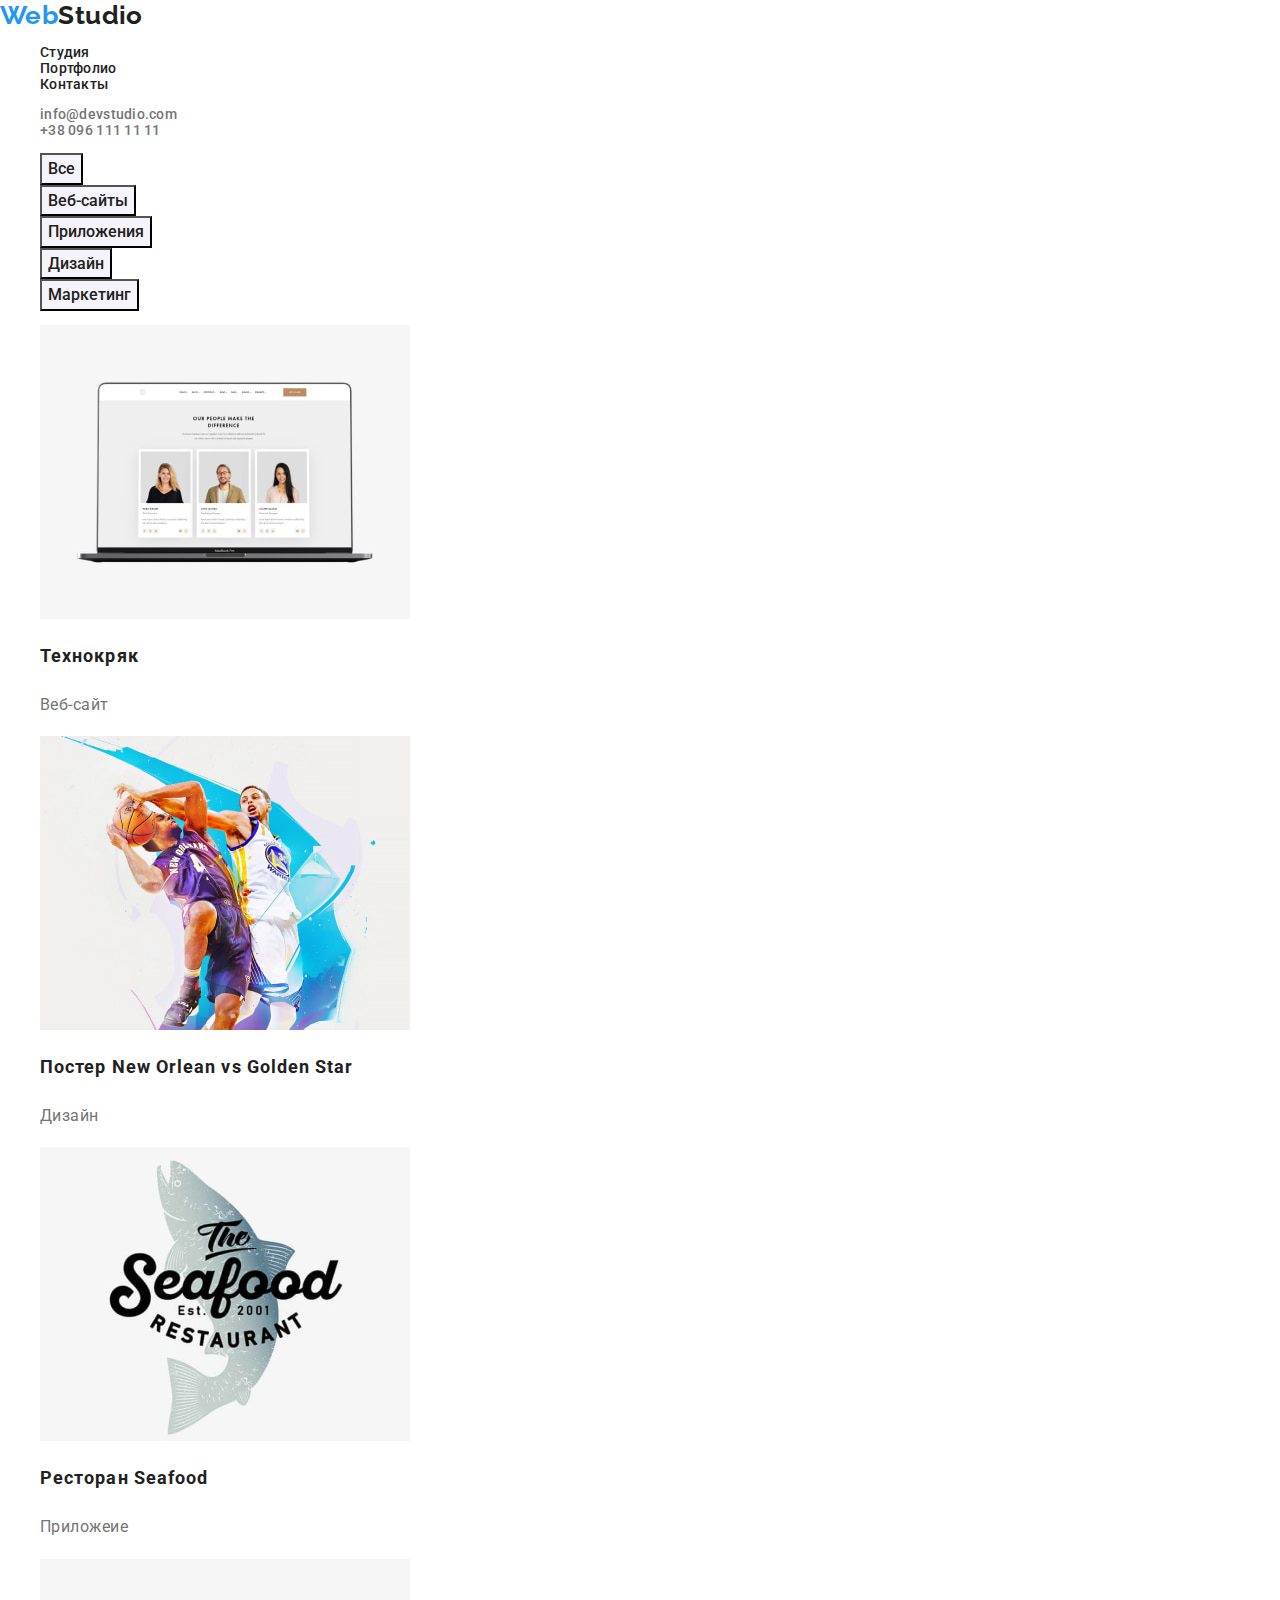
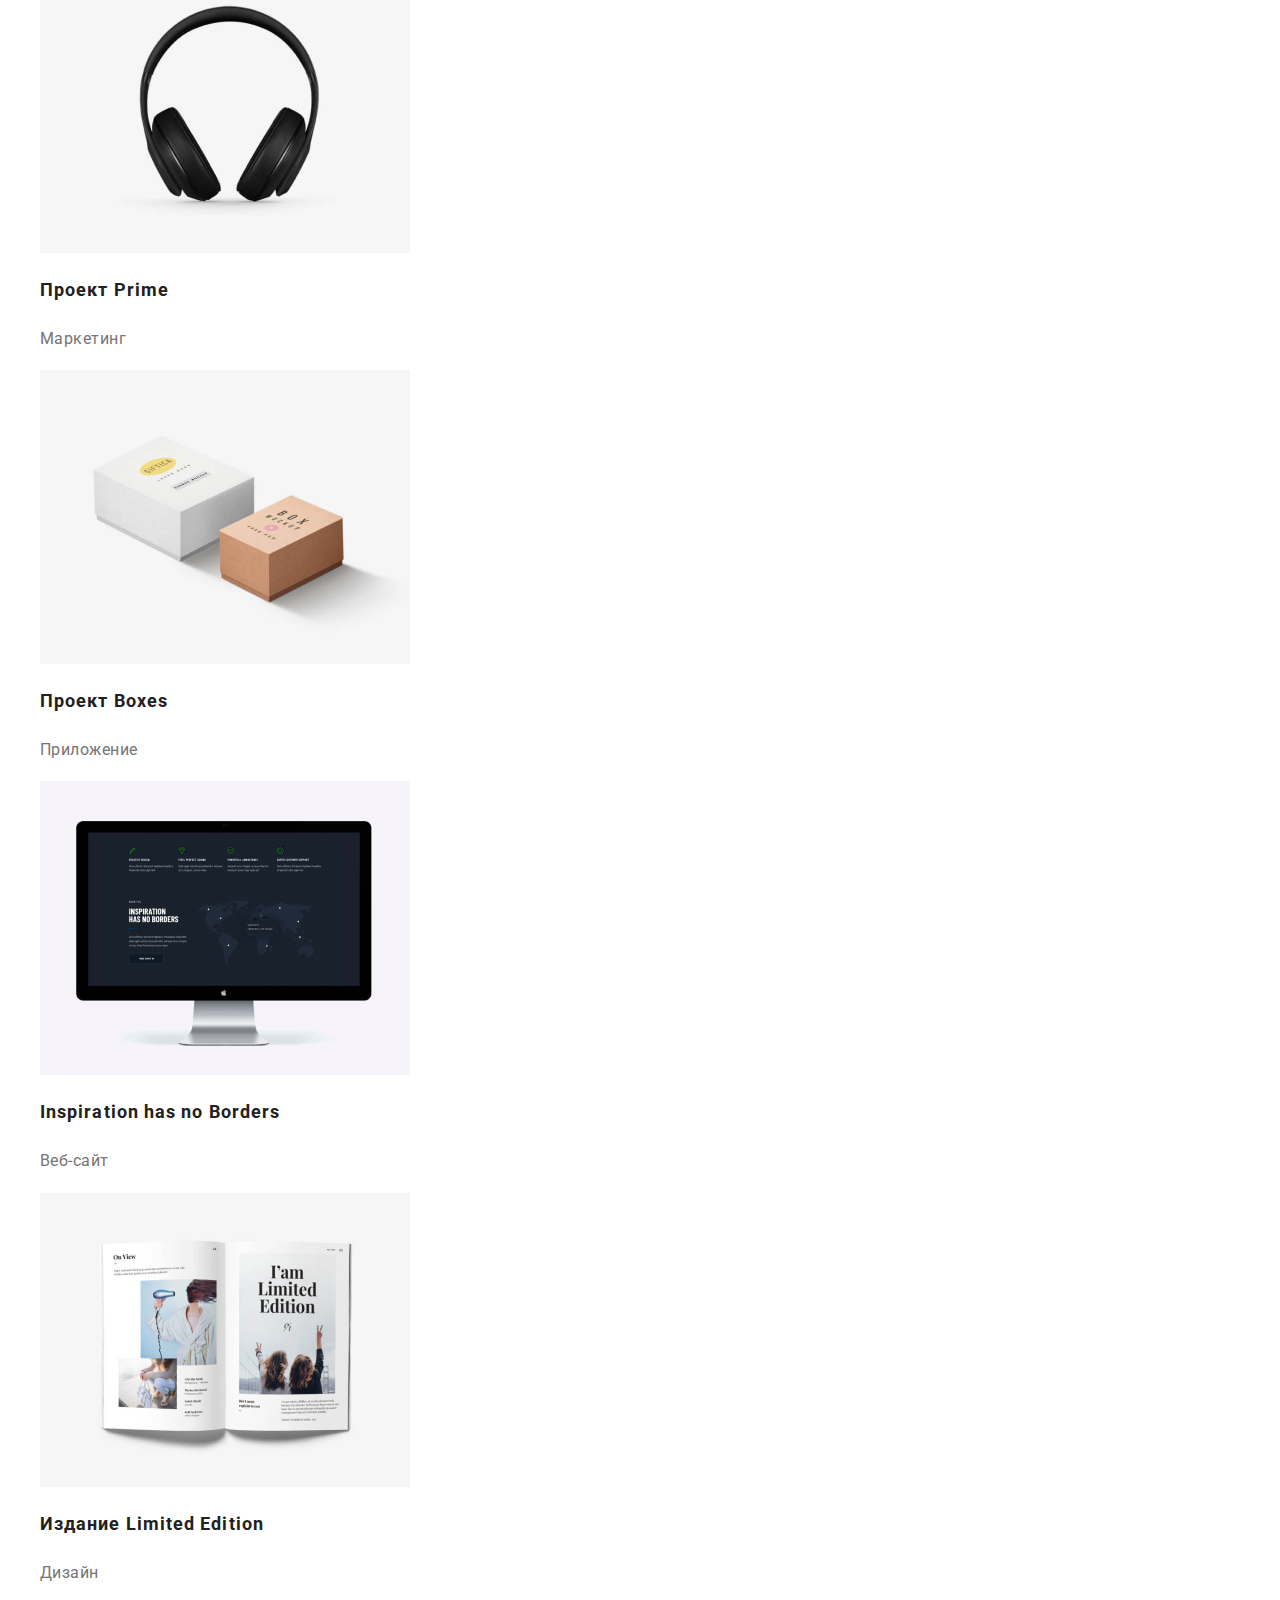
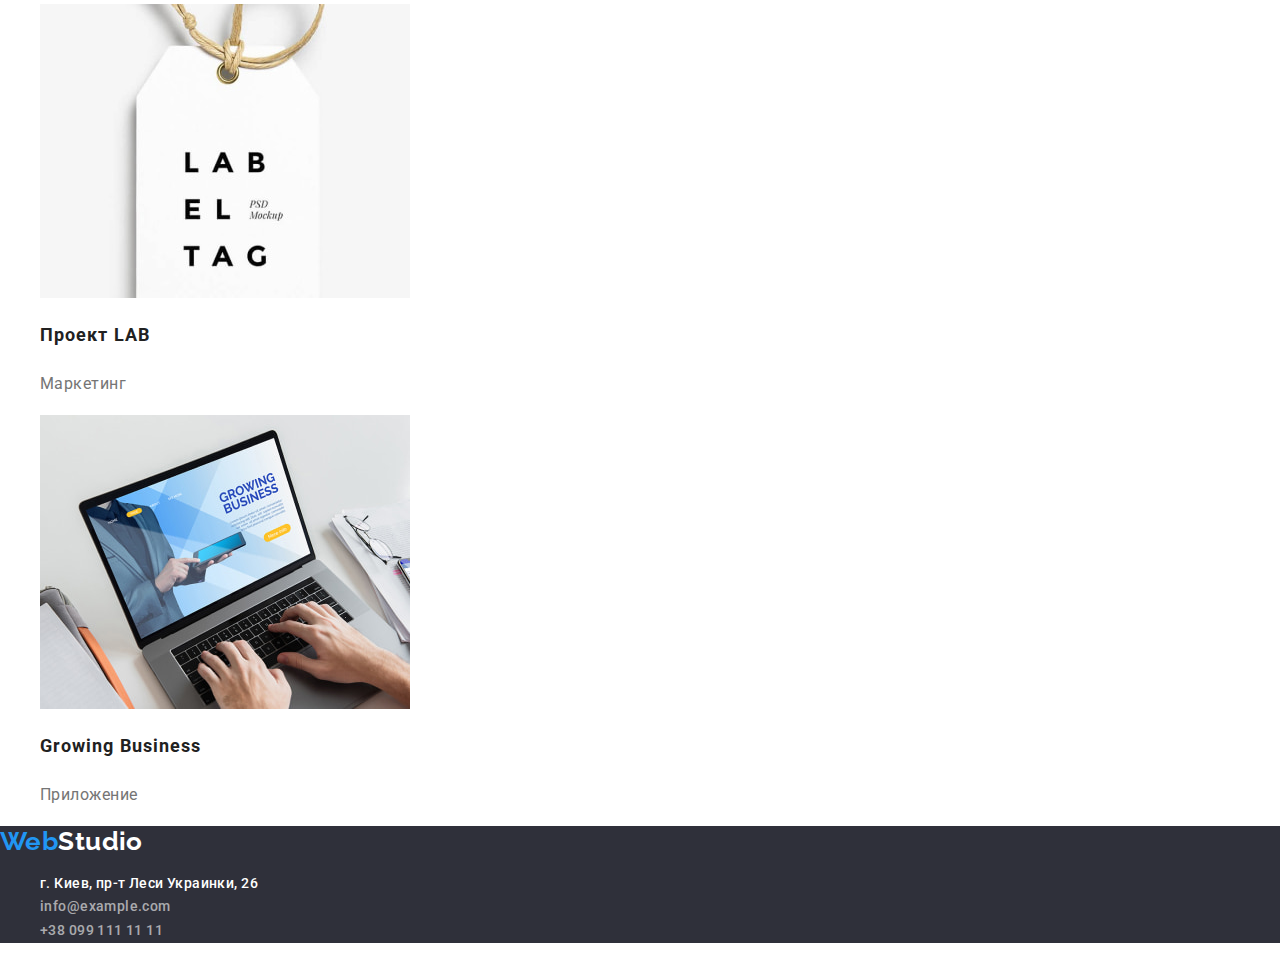
==== portfolio.html @ b1439467 "добавление материалов 2 дз" ====
<!DOCTYPE html>
<html lang="ru">
<head>
    <meta charset="UTF-8">
    <meta http-equiv="X-UA-Compatible" content="IE=edge">
    <meta name="viewport" content="width=device-width, initial-scale=1.0">
    <title lang="en">Portfolio</title>
    <link rel="preconnect" href="https://fonts.googleapis.com">
    <link rel="preconnect" href="https://fonts.gstatic.com" crossorigin>
    <link href="https://fonts.googleapis.com/css2?family=Raleway:wght@700&family=Roboto:wght@400;500;700;900&display=swap"
        rel="stylesheet">

        <link rel="stylesheet" href="https://cdn.jsdelivr.net/npm/modern-normalize@1.1.0/modern-normalize.min.css">
        
        <link rel="stylesheet" href="./css/styles.css">
</head>
<body>
<header class="desc">
    <nav>
        <a href="index.html" lang="en" class="logo">Web<span class="logo-black">Studio</span></a>

        <!-- index.html указан для примера -->
        <ul class="list">
            <li><a class="link" href="index.html">Студия</a></li>
            <li><a class="link" href="portfolio.html">Портфолио</a></li>
            <li><a class="link" href="">Контакты</a></li>
        </ul>

    </nav>


    <ul class="list">
        <li>
            <a class="contacts" href="mailto:info@devstudio.com">info@devstudio.com</a>
        </li>
        <li>
            <a class="contacts" href="tel:+380961111111">+38 096 111 11 11</a>
        </li>
    </ul>
</header>

    <main>
        <section class="hero-port">
<h1 class="visually-hidden">
Наши работы
</h1>
<ul class="list">
    <li><button class="conteiner" type="button">Все</button></li>
    <li><button class="conteiner" type="button">Веб-сайты</button></li>
    <li><button class="conteiner" type="button">Приложения</button></li>
    <li><button class="conteiner" type="button">Дизайн</button></li>
    <li><button class="conteiner" type="button">Маркетинг</button></li>
</ul>
        
            
<ul class="list">
                <li>
                    <img src="./images/portfolio/tehno.jpg" alt="изображение сотрудников компании" width="370" height="294" > 
                    <h2 class="caption">Технокряк</h3>
                    <p class="caption-text">Веб-сайт</p>
                </li>
                <li>
                    <img src="./images/portfolio/poster.jpg" alt="постер игры в баскетбол" width="370" height="294" > 
                    <h2 class="caption">Постер New Orlean vs Golden Star</h3>
                    <p class="caption-text">Дизайн</p>
                </li>
                <li>
                    <img src="./images/portfolio/restoran.jpg" alt="логотип ресторана" width="370" height="294" > 
                    <h2 class="caption">Ресторан Seafood</h3>
                    <p class="caption-text">Приложеие</p>
                </li>
                <li>
                    <img src="./images/portfolio/projectp.jpg" alt="Картинка компьтерных наушников" width="370" height="294" > 
                    <h2 class="caption">Проект Prime</h3>
                    <p class="caption-text">Маркетинг</p>
                </li>
                <li>
                    <img src="./images/portfolio/projectb.jpg" alt="две небольшие коробки" width="370" height="294" > 
                    <h2 class="caption">Проект Boxes</h3>
                    <p class="caption-text">Приложение</p>
                </li>
                <li>
                    <img src="./images/portfolio/inspiration.jpg" alt="на мониторе изображен сайт" width="370" height="294" > 
                    <h2 class="caption">Inspiration has no Borders</h3>
                    <p class="caption-text">Веб-сайт</p>
                </li>
                <li>
                    <img src="./images/portfolio/izdaniel.jpg" alt="журнал ограниченным тиражом" width="370" height="294" > 
                    <h2 class="caption">Издание Limited Edition</h3>
                    <p class="caption-text">Дизайн</p>
                </li>
                <li>
                    <img src="./images/portfolio/projectl.jpg" alt="ярлык" width="370" height="294" > 
                    <h2 class="caption">Проект LAB</h3>
                    <p class="caption-text">Маркетинг</p>
                </li>
                <li>
                    <img src="./images/portfolio/groving.jpg" alt="бизнес сайт" width="370" height="294" > 
                    <h2 class="caption">Growing Business</h3>
                    <p class="caption-text">Приложение</p>
                </li>
            </ul>
        </section>


    </main>

<footer class="basement">
    <a href="index.html" lang="en" class="logo">Web<span class="logo-white">Studio</span></a>

    <address>
        <ul class="list">
            <li><a class="link adress" href="https://goo.gl/maps/S1K2Xz3BkquAbChR9">г. Киев, пр-т Леси Украинки, 26</a>
            </li>
            <li><a class="link box" href="mailto:info@example.com">info@example.com</a></li>
            <li><a class="link box" href="tel:+380991111111">+38 099 111 11 11</a></li>
        </ul>
    </address>
</footer>
</body>
</html>
---- css/styles.css ----
:root {
  --primary-color: #212121;
  --secondary-color: #757575;
  --white-color: #ffffff;
  --blue-color: #2196f3;
}

body {
  color: var(--primary-color);
  font-family: Roboto, sans-serif;
  font-size: 14px;
  font-style: normal;
  line-height: 1.14;
  letter-spacing: 0.03em;
}

.logo {
  color: var(--blue-color);
  font-family: Raleway, sans-serif;
  font-weight: 700;
  font-size: 26px;
  line-height: 1.2;
  text-decoration: none;
}
.logo-black {
  color: var(--primary-color);
}
.logo-white {
  color: var(--white-color);
}
.list {
  list-style-type: none;
}

.link {
  color: var(--primary-color);
  font-weight: 500;
  letter-spacing: 0.02em;
  text-decoration: none;
}
.link:hover,
.link:focus {
  color: var(--blue-color);
}
.contacts {
  color: var(--secondary-color);
  font-weight: 500;
  letter-spacing: 0.02em;
  text-decoration: none;
}
.contacts:hover,
.contacts:focus {
  color: var(--blue-color);
}
.desc {
  background-color: var(--white-color);
}

.hero-title {
  color: var(--white-color);
  background-color: #2f303a;
  font-weight: 900;
  font-size: 44px;
  line-height: 1.36;
  letter-spacing: 0.06em;
  text-align: center;
  text-transform: uppercase;
}
.button {
  color: var(--white-color);
  background-color: var(--blue-color);
  font-family: inherit;
  font-weight: 700;
  font-size: 16px;
  line-height: 1.87;
  letter-spacing: 0.06em;
  cursor: pointer;
}
.benefits-title {
  color: var(--primary-color);
  font-weight: 700;
  font-size: 36px;
  letter-spacing: 0.03em;
  line-height: 1.2;
  text-align: center;
}
.benefits-subtitle {
  color: var(--primary-color);
  font-size: 14px;
  font-weight: 700;

  text-transform: uppercase;
}
.benefits-text {
  color: var(--secondary-color);
  line-height: 1.7;
}

.gallery-title {
  color: var(--primary-color);
  font-weight: 700;
  font-size: 36px;
  letter-spacing: 0.03em;
  line-height: 1.2;
  text-align: center;
}
.team {
  background-color: #f5f4fa;
}
.team-name {
  color: var(--primary-color);
  font-weight: 500;
  font-size: 16px;
  letter-spacing: 0.03em;
  line-height: 1.2;
}
.team-text {
  color: var(--secondary-color);
  font-size: 16px;
  letter-spacing: 0.03em;
  line-height: 1.2;
}
.team-title {
  color: var(--primary-color);
  font-weight: 700;
  font-size: 36px;
  letter-spacing: 0.03em;
  line-height: 1.2;
  text-align: center;
}
.basement {
  background-color: #2f303a;
}
.adress {
  color: var(--white-color);
  line-height: 1.7;
  font-style: normal;
  letter-spacing: 0.03em;
}
.box {
  color: rgba(255, 255, 255, 0.6);
  line-height: 1.7;
  font-style: normal;
  letter-spacing: 0.03em;
}
.caption {
  color: var(--primary-color);
  font-weight: 700;
  font-size: 18px;
  line-height: 2;
  letter-spacing: 0.06em;
}
.caption-text {
  color: var(--secondary-color);
  font-size: 16px;
  letter-spacing: 0.03em;
  line-height: 1.9;
}
.conteiner:hover,
.conteiner:focus {
  color: var(--white-color);
  background-color: var(--blue-color);
}
.conteiner {
  color: var(--primary-color);
  background-color: #f5f4fa;
  font-family: inherit;
  font-weight: 500;
  font-size: 16px;
  line-height: 1.6;
  cursor: pointer;
}
.visually-hidden {
  position: absolute;
  width: 1px;
  height: 1px;
  margin: -1px;
  border: 0;
  padding: 0;
  white-space: nowrap;
  clip-path: inset(100%);
  clip: rect(0 0 0 0);
  overflow: hidden;
}
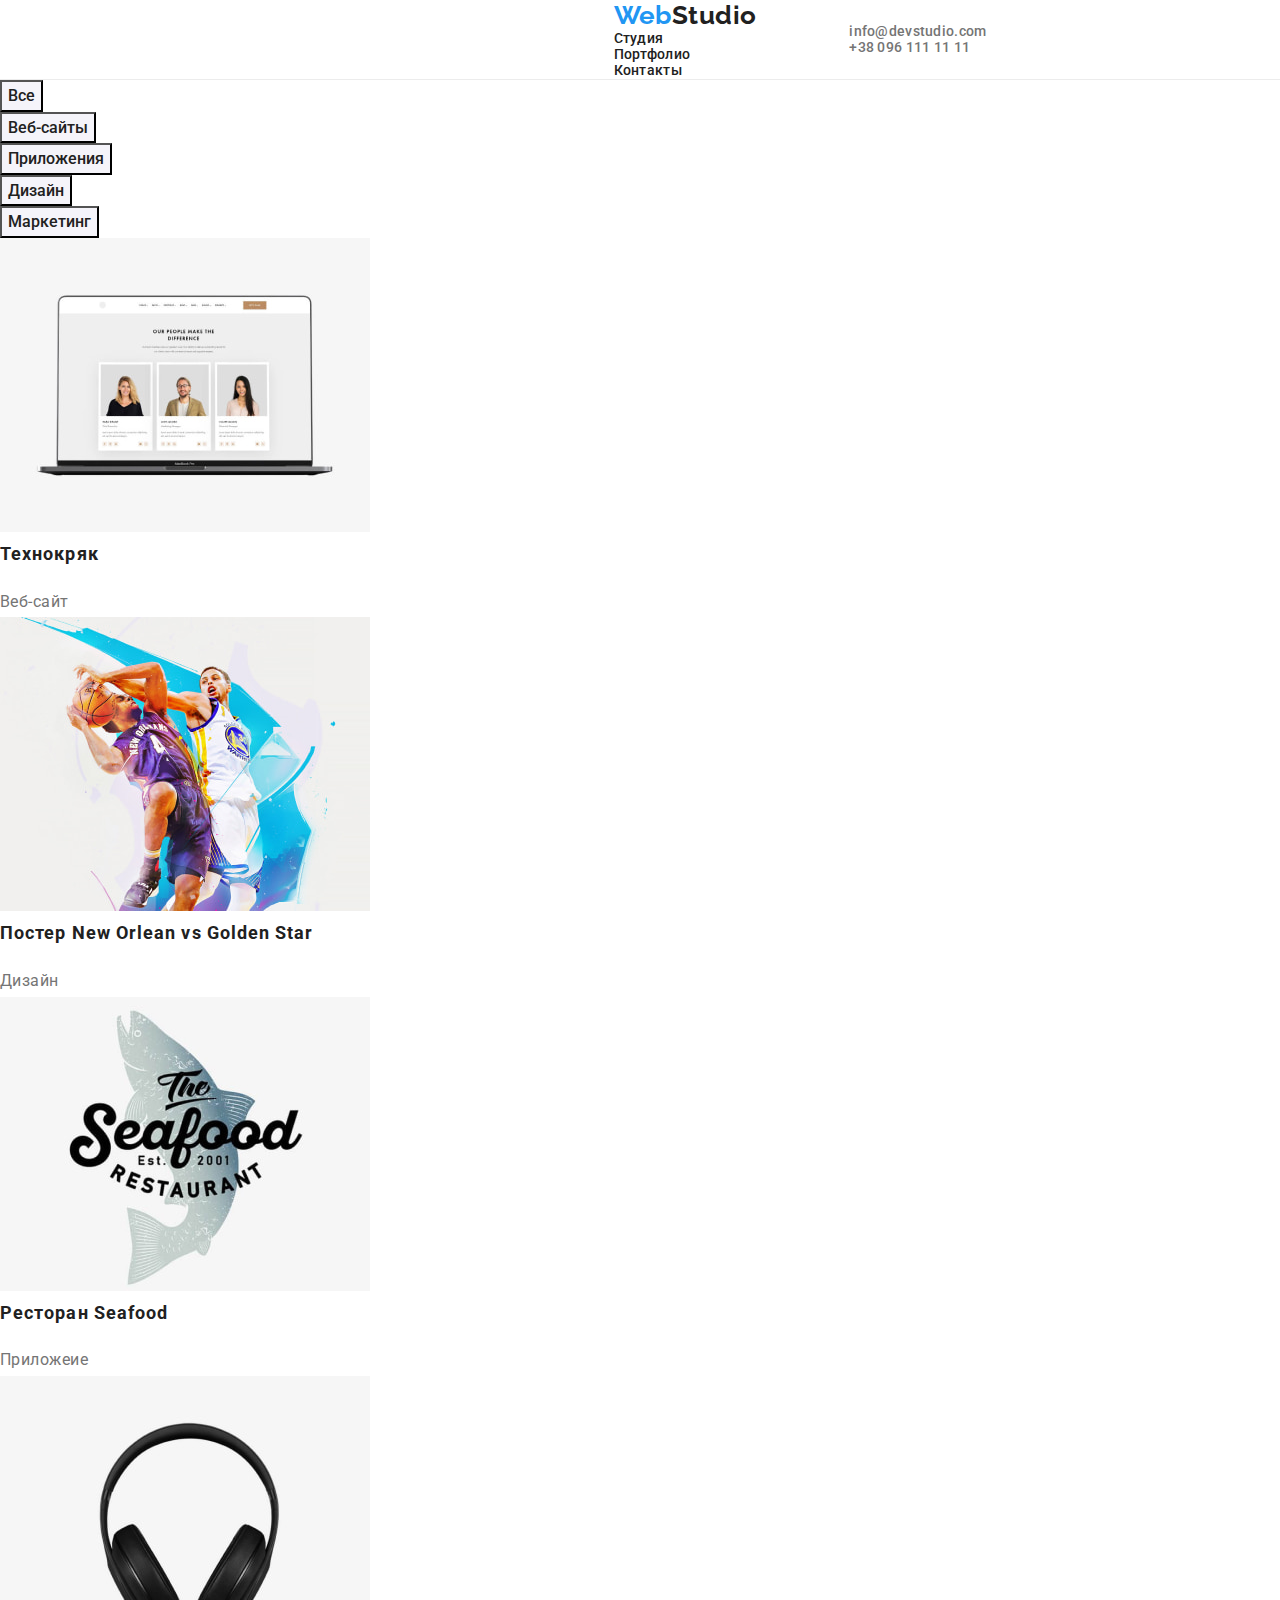
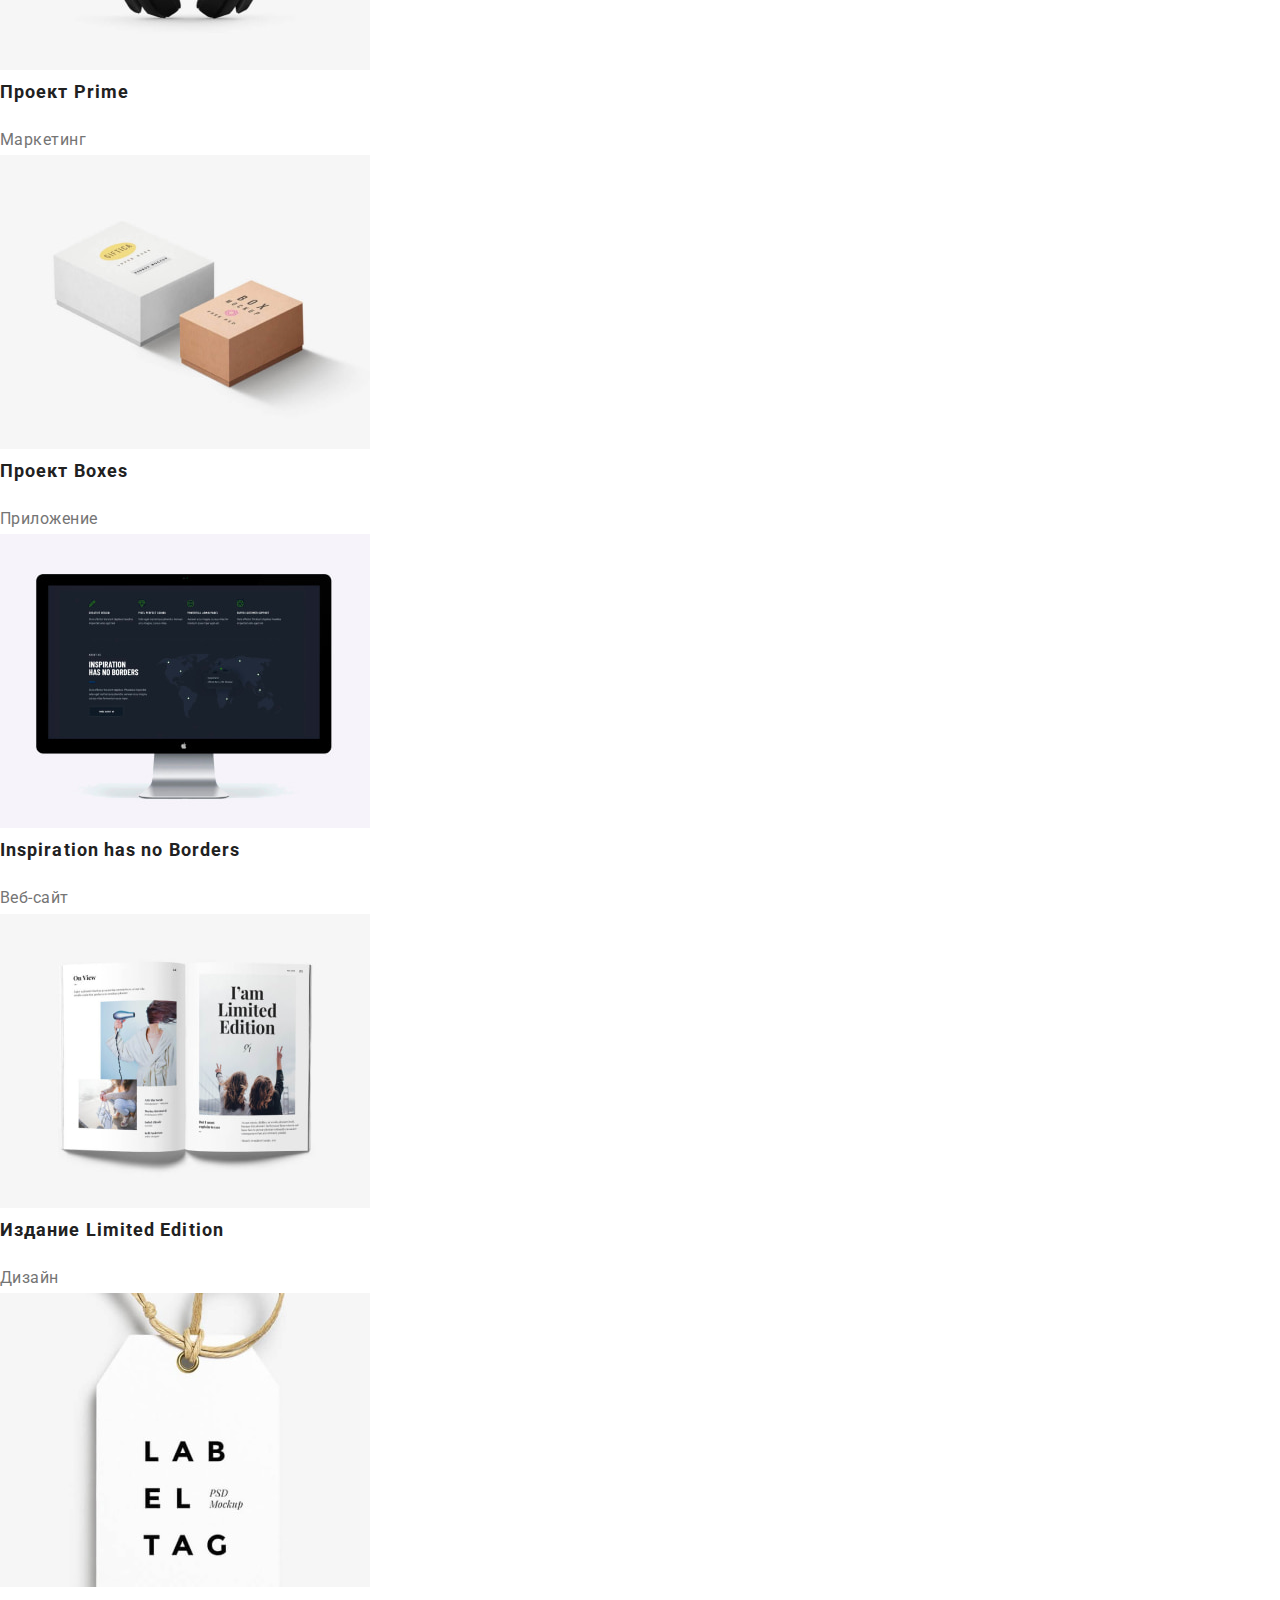
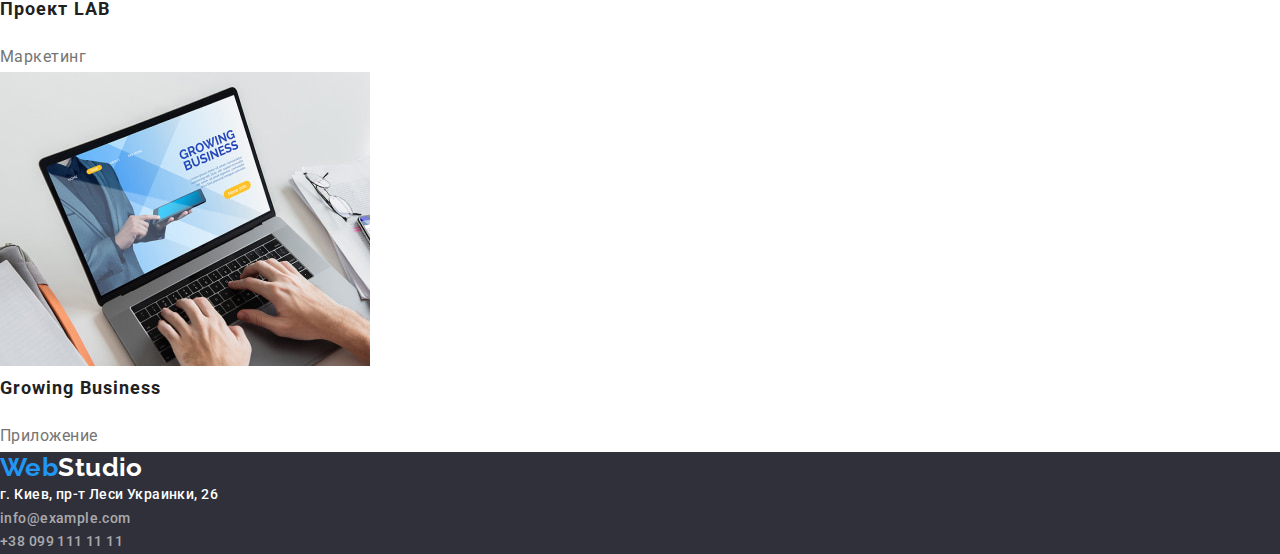
==== commit 7a5000ad: "сделан хедер" ====
--- a/portfolio.html
+++ b/portfolio.html
@@ -11,11 +11,10 @@
         rel="stylesheet">
 
         <link rel="stylesheet" href="https://cdn.jsdelivr.net/npm/modern-normalize@1.1.0/modern-normalize.min.css">
-        
-        <link rel="stylesheet" href="./css/styles.css">
+       <link rel="stylesheet" href="./css/styles.css">
 </head>
 <body>
-<header class="desc">
+<header class="header">
     <nav>
         <a href="index.html" lang="en" class="logo">Web<span class="logo-black">Studio</span></a>
 
@@ -45,11 +44,11 @@
 Наши работы
 </h1>
 <ul class="list">
-    <li><button class="conteiner" type="button">Все</button></li>
-    <li><button class="conteiner" type="button">Веб-сайты</button></li>
-    <li><button class="conteiner" type="button">Приложения</button></li>
-    <li><button class="conteiner" type="button">Дизайн</button></li>
-    <li><button class="conteiner" type="button">Маркетинг</button></li>
+    <li><button class="holder" type="button">Все</button></li>
+    <li><button class="holder" type="button">Веб-сайты</button></li>
+    <li><button class="holder" type="button">Приложения</button></li>
+    <li><button class="holder" type="button">Дизайн</button></li>
+    <li><button class="holder" type="button">Маркетинг</button></li>
 </ul>
         
             
--- a/css/styles.css
+++ b/css/styles.css
@@ -14,7 +14,79 @@
   letter-spacing: 0.03em;
 }
 
+.list {
+  padding-left: 0;
+  margin-top: 0;
+  margin-bottom: 0;
+  list-style: none;
+}
+
+h1,
+h2,
+h3,
+h4,
+p {
+  margin-top: 0;
+}
+
+h1:last-child,
+h2:last-child,
+h3:last-child,
+h4:last-child,
+p:last-child {
+  margin-bottom: 0;
+}
+
+.site-nav {
+  display: flex;
+}
+
+.site-nav .item + .item {
+  margin-left: 40px;
+}
+
+.site-nav .link {
+  padding-top: 32px;
+  padding-bottom: 32px;
+  display: block;
+}
+
+.contacts-nav {
+  display: flex;
+  margin-left: auto;
+}
+.contacts-nav .contacts {
+  padding-top: 32px;
+  padding-bottom: 32px;
+  display: block;
+}
+
+.contacts-nav .item + .item {
+  margin-left: 50px;
+}
+body {
+  width: 1600px;
+}
+.container {
+  width: 1200px;
+  padding-left: 15px;
+  padding-right: 15px;
+}
+
+.header-container {
+  display: flex;
+}
+.header {
+  border-bottom: 1px solid #ececec;
+  justify-content: center;
+}
+.container-nav {
+  display: flex;
+  align-items: center;
+}
+
 .logo {
+  margin-right: 93px;
   color: var(--blue-color);
   font-family: Raleway, sans-serif;
   font-weight: 700;
@@ -27,9 +99,6 @@
 }
 .logo-white {
   color: var(--white-color);
-}
-.list {
-  list-style-type: none;
 }
 
 .link {
@@ -52,7 +121,9 @@
 .contacts:focus {
   color: var(--blue-color);
 }
-.desc {
+.header {
+  display: flex;
+  align-items: center;
   background-color: var(--white-color);
 }
 
@@ -156,12 +227,12 @@
   letter-spacing: 0.03em;
   line-height: 1.9;
 }
-.conteiner:hover,
-.conteiner:focus {
+.holder:hover,
+.holder:focus {
   color: var(--white-color);
   background-color: var(--blue-color);
 }
-.conteiner {
+.holder {
   color: var(--primary-color);
   background-color: #f5f4fa;
   font-family: inherit;
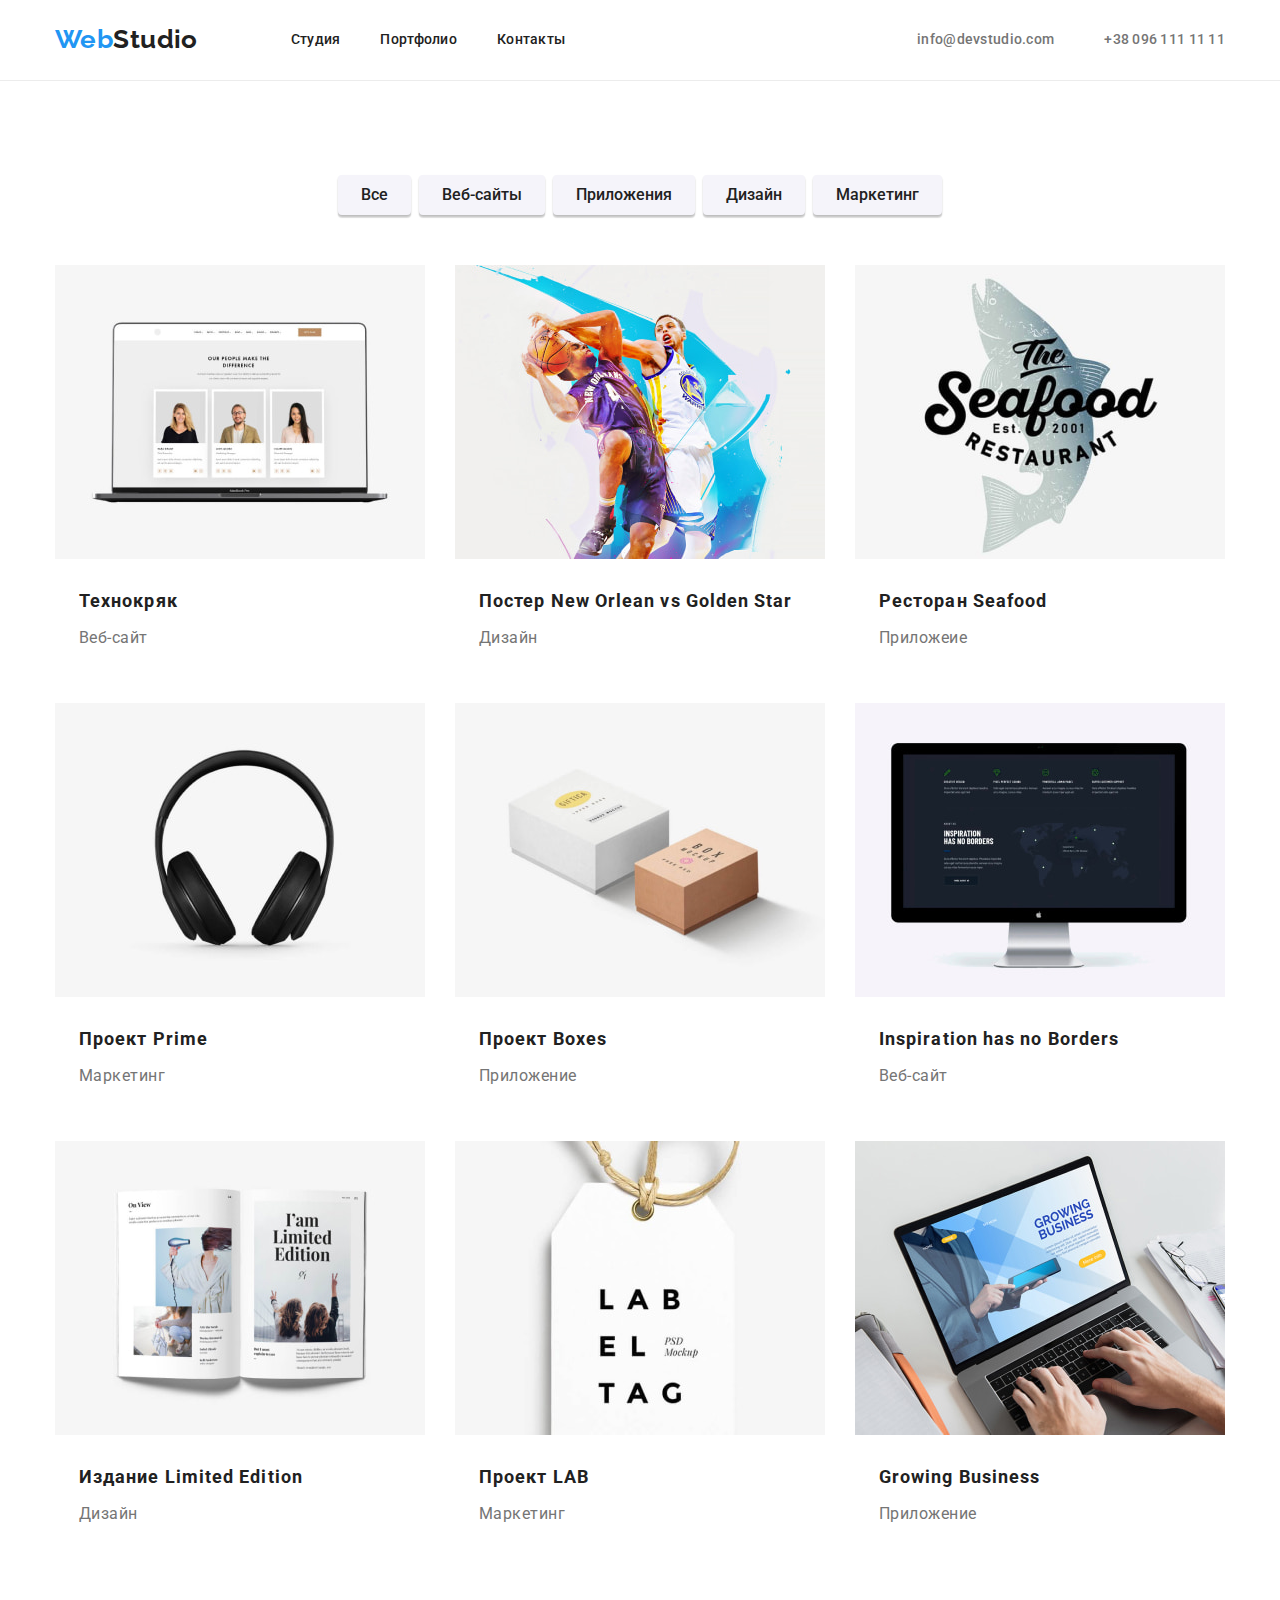
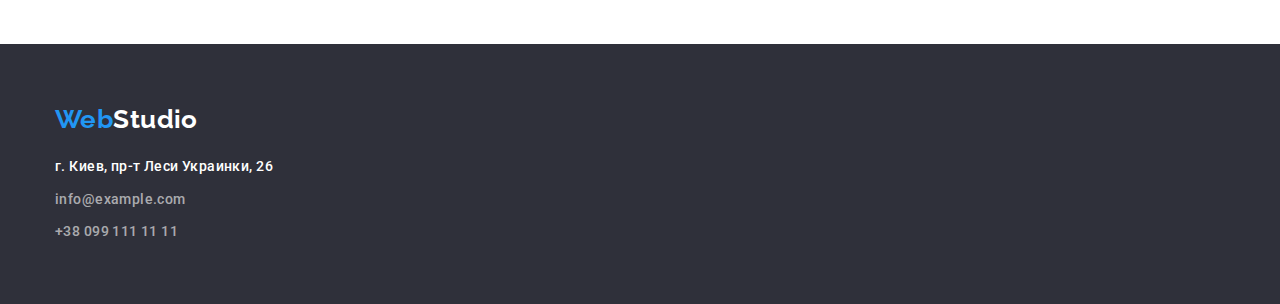
==== commit edc25fa6: "Готово (Первая попытка)" ====
--- a/portfolio.html
+++ b/portfolio.html
@@ -15,106 +15,117 @@
 </head>
 <body>
 <header class="header">
-    <nav>
-        <a href="index.html" lang="en" class="logo">Web<span class="logo-black">Studio</span></a>
-
-        <!-- index.html указан для примера -->
-        <ul class="list">
-            <li><a class="link" href="index.html">Студия</a></li>
-            <li><a class="link" href="portfolio.html">Портфолио</a></li>
-            <li><a class="link" href="">Контакты</a></li>
-        </ul>
-
-    </nav>
+    <div class="container header-container">
+        <nav class="container-nav">
+            <a href="index.html" lang="en" class="logo">Web<span class="logo-black">Studio</span></a>
 
 
-    <ul class="list">
-        <li>
-            <a class="contacts" href="mailto:info@devstudio.com">info@devstudio.com</a>
-        </li>
-        <li>
-            <a class="contacts" href="tel:+380961111111">+38 096 111 11 11</a>
-        </li>
-    </ul>
+            <ul class="site-nav list">
+                <li class="item"><a class="link" href="index.html">Студия</a></li>
+                <li class="item"><a class="link" href="portfolio.html">Портфолио</a></li>
+                <li class="item"><a class="link" href="">Контакты</a></li>
+            </ul>
+
+        </nav>
+
+
+
+
+        <ul class="contacts-nav list">
+            <li class="item">
+                <a class="contacts" href="mailto:info@devstudio.com">info@devstudio.com</a>
+            </li>
+            <li class="item">
+                <a class="contacts" href="tel:+380961111111">+38 096 111 11 11</a>
+            </li>
+        </ul>
+    </div>
+
 </header>
 
     <main>
-        <section class="hero-port">
+        <section class="hero-port section">
+<div class="container">
 <h1 class="visually-hidden">
-Наши работы
+    Наши работы
 </h1>
-<ul class="list">
-    <li><button class="holder" type="button">Все</button></li>
-    <li><button class="holder" type="button">Веб-сайты</button></li>
-    <li><button class="holder" type="button">Приложения</button></li>
-    <li><button class="holder" type="button">Дизайн</button></li>
-    <li><button class="holder" type="button">Маркетинг</button></li>
+<ul class="port-list list">
+    <li class="port-item"><button class="holder" type="button">Все</button></li>
+    <li class="port-item"><button class="holder" type="button">Веб-сайты</button></li>
+    <li class="port-item"><button class="holder" type="button">Приложения</button></li>
+    <li class="port-item"><button class="holder" type="button">Дизайн</button></li>
+    <li class="port-item"><button class="holder" type="button">Маркетинг</button></li>
 </ul>
-        
-            
-<ul class="list">
-                <li>
-                    <img src="./images/portfolio/tehno.jpg" alt="изображение сотрудников компании" width="370" height="294" > 
-                    <h2 class="caption">Технокряк</h3>
-                    <p class="caption-text">Веб-сайт</p>
-                </li>
-                <li>
-                    <img src="./images/portfolio/poster.jpg" alt="постер игры в баскетбол" width="370" height="294" > 
-                    <h2 class="caption">Постер New Orlean vs Golden Star</h3>
-                    <p class="caption-text">Дизайн</p>
-                </li>
-                <li>
-                    <img src="./images/portfolio/restoran.jpg" alt="логотип ресторана" width="370" height="294" > 
-                    <h2 class="caption">Ресторан Seafood</h3>
-                    <p class="caption-text">Приложеие</p>
-                </li>
-                <li>
-                    <img src="./images/portfolio/projectp.jpg" alt="Картинка компьтерных наушников" width="370" height="294" > 
-                    <h2 class="caption">Проект Prime</h3>
-                    <p class="caption-text">Маркетинг</p>
-                </li>
-                <li>
-                    <img src="./images/portfolio/projectb.jpg" alt="две небольшие коробки" width="370" height="294" > 
-                    <h2 class="caption">Проект Boxes</h3>
-                    <p class="caption-text">Приложение</p>
-                </li>
-                <li>
-                    <img src="./images/portfolio/inspiration.jpg" alt="на мониторе изображен сайт" width="370" height="294" > 
-                    <h2 class="caption">Inspiration has no Borders</h3>
-                    <p class="caption-text">Веб-сайт</p>
-                </li>
-                <li>
-                    <img src="./images/portfolio/izdaniel.jpg" alt="журнал ограниченным тиражом" width="370" height="294" > 
-                    <h2 class="caption">Издание Limited Edition</h3>
-                    <p class="caption-text">Дизайн</p>
-                </li>
-                <li>
-                    <img src="./images/portfolio/projectl.jpg" alt="ярлык" width="370" height="294" > 
-                    <h2 class="caption">Проект LAB</h3>
-                    <p class="caption-text">Маркетинг</p>
-                </li>
-                <li>
-                    <img src="./images/portfolio/groving.jpg" alt="бизнес сайт" width="370" height="294" > 
-                    <h2 class="caption">Growing Business</h3>
-                    <p class="caption-text">Приложение</p>
-                </li>
-            </ul>
-        </section>
 
+
+<ul class="port-products list">
+    <li class="products-item">
+        <img src="./images/portfolio/tehno.jpg" alt="изображение сотрудников компании" width="370" height="294">
+        <h2 class="caption">Технокряк</h3>
+            <p class="caption-text">Веб-сайт</p>
+    </li>
+    <li class="products-item">
+        <img src="./images/portfolio/poster.jpg" alt="постер игры в баскетбол" width="370" height="294">
+        <h2 class="caption">Постер New Orlean vs Golden Star</h3>
+            <p class="caption-text">Дизайн</p>
+    </li>
+    <li class="products-item">
+        <img src="./images/portfolio/restoran.jpg" alt="логотип ресторана" width="370" height="294">
+        <h2 class="caption">Ресторан Seafood</h3>
+            <p class="caption-text">Приложеие</p>
+    </li>
+    <li class="products-item">
+        <img src="./images/portfolio/projectp.jpg" alt="Картинка компьтерных наушников" width="370" height="294">
+        <h2 class="caption">Проект Prime</h3>
+            <p class="caption-text">Маркетинг</p>
+    </li>
+    <li class="products-item">
+        <img src="./images/portfolio/projectb.jpg" alt="две небольшие коробки" width="370" height="294">
+        <h2 class="caption">Проект Boxes</h3>
+            <p class="caption-text">Приложение</p>
+    </li>
+    <li class="products-item">
+        <img src="./images/portfolio/inspiration.jpg" alt="на мониторе изображен сайт" width="370" height="294">
+        <h2 class="caption">Inspiration has no Borders</h3>
+            <p class="caption-text">Веб-сайт</p>
+    </li>
+    <li class="products-item">
+        <img src="./images/portfolio/izdaniel.jpg" alt="журнал ограниченным тиражом" width="370" height="294">
+        <h2 class="caption">Издание Limited Edition</h3>
+            <p class="caption-text">Дизайн</p>
+    </li>
+    <li class="products-item">
+        <img src="./images/portfolio/projectl.jpg" alt="ярлык" width="370" height="294">
+        <h2 class="caption">Проект LAB</h3>
+            <p class="caption-text">Маркетинг</p>
+    </li>
+    <li class="products-item">
+        <img src="./images/portfolio/groving.jpg" alt="бизнес сайт" width="370" height="294">
+        <h2 class="caption">Growing Business</h3>
+            <p class="caption-text">Приложение</p>
+    </li>
+</ul>
+</section>
+
+</div>
 
     </main>
 
-<footer class="basement">
-    <a href="index.html" lang="en" class="logo">Web<span class="logo-white">Studio</span></a>
+<footer class="basement section-basement">
 
-    <address>
-        <ul class="list">
-            <li><a class="link adress" href="https://goo.gl/maps/S1K2Xz3BkquAbChR9">г. Киев, пр-т Леси Украинки, 26</a>
-            </li>
-            <li><a class="link box" href="mailto:info@example.com">info@example.com</a></li>
-            <li><a class="link box" href="tel:+380991111111">+38 099 111 11 11</a></li>
-        </ul>
-    </address>
+    <div class="container">
+        <a href="index.html" lang="en" class="logo-basement">Web<span class="logo-white">Studio</span></a>
+
+        <address basement-contacts>
+            <ul class="list">
+                <li class="basement-item"><a class="link adress" href="https://goo.gl/maps/S1K2Xz3BkquAbChR9">г. Киев,
+                        пр-т Леси Украинки, 26</a>
+                </li>
+                <li class="basement-item"><a class="link box" href="mailto:info@example.com">info@example.com</a></li>
+                <li class="basement-item"><a class="link box" href="tel:+380991111111">+38 099 111 11 11</a></li>
+            </ul>
+        </address>
+    </div>
 </footer>
 </body>
 </html>
--- a/css/styles.css
+++ b/css/styles.css
@@ -14,6 +14,7 @@
   letter-spacing: 0.03em;
 }
 
+/* Утилиты */
 .list {
   padding-left: 0;
   margin-top: 0;
@@ -37,6 +38,18 @@
   margin-bottom: 0;
 }
 
+.section {
+  padding-top: 94px;
+  padding-bottom: 94px;
+}
+.container {
+  width: 1200px;
+  padding-left: 15px;
+  padding-right: 15px;
+  margin-left: auto;
+  margin-right: auto;
+}
+/* Хеадер */
 .site-nav {
   display: flex;
 }
@@ -64,14 +77,6 @@
 .contacts-nav .item + .item {
   margin-left: 50px;
 }
-body {
-  width: 1600px;
-}
-.container {
-  width: 1200px;
-  padding-left: 15px;
-  padding-right: 15px;
-}
 
 .header-container {
   display: flex;
@@ -83,6 +88,10 @@
 .container-nav {
   display: flex;
   align-items: center;
+}
+
+.benefits-main {
+  display: flex;
 }
 
 .logo {
@@ -94,6 +103,7 @@
   line-height: 1.2;
   text-decoration: none;
 }
+
 .logo-black {
   color: var(--primary-color);
 }
@@ -127,6 +137,11 @@
   background-color: var(--white-color);
 }
 
+/* Герой */
+.hero {
+  text-align: center;
+}
+
 .hero-title {
   color: var(--white-color);
   background-color: #2f303a;
@@ -134,8 +149,8 @@
   font-size: 44px;
   line-height: 1.36;
   letter-spacing: 0.06em;
-  text-align: center;
   text-transform: uppercase;
+  margin-bottom: 40px;
 }
 .button {
   color: var(--white-color);
@@ -147,6 +162,8 @@
   letter-spacing: 0.06em;
   cursor: pointer;
 }
+
+/* Преимущества */
 .benefits-title {
   color: var(--primary-color);
   font-weight: 700;
@@ -156,6 +173,7 @@
   text-align: center;
 }
 .benefits-subtitle {
+  margin-bottom: 10px;
   color: var(--primary-color);
   font-size: 14px;
   font-weight: 700;
@@ -166,8 +184,12 @@
   color: var(--secondary-color);
   line-height: 1.7;
 }
-
+.benefits-item:not(:last-child) {
+  margin-right: 30px;
+}
+/* Галерея */
 .gallery-title {
+  margin-bottom: 50px;
   color: var(--primary-color);
   font-weight: 700;
   font-size: 36px;
@@ -175,10 +197,25 @@
   line-height: 1.2;
   text-align: center;
 }
+.gallery-main {
+  display: flex;
+}
+.gallery-item + .gallery-item {
+  margin-left: 30px;
+}
+
+/* Команда */
 .team {
   background-color: #f5f4fa;
 }
 .team-name {
+  padding-top: 30px;
+  padding-bottom: 10px;
+  padding-right: 59px;
+  padding-left: 59px;
+  text-align: center;
+  margin-bottom: 0;
+
   color: var(--primary-color);
   font-weight: 500;
   font-size: 16px;
@@ -186,12 +223,16 @@
   line-height: 1.2;
 }
 .team-text {
+  padding-bottom: 30px;
+  text-align: center;
+
   color: var(--secondary-color);
   font-size: 16px;
   letter-spacing: 0.03em;
   line-height: 1.2;
 }
 .team-title {
+  margin-bottom: 50px;
   color: var(--primary-color);
   font-weight: 700;
   font-size: 36px;
@@ -199,9 +240,43 @@
   line-height: 1.2;
   text-align: center;
 }
+.team-box {
+  display: flex;
+}
+
+.team-main {
+  background-color: var(--white-color);
+  border-radius: 0px 0px 4px 4px;
+  box-shadow: 0px 1px 3px rgba(0, 0, 0, 0.12), 0px 1px 1px rgba(0, 0, 0, 0.14),
+    0px 2px 1px rgba(0, 0, 0, 0.2);
+}
+
+.team-main:not(:last-child) {
+  margin-right: 30px;
+}
+
+/* Подвал */
 .basement {
   background-color: #2f303a;
 }
+.basement-item:not(:last-child) {
+  margin-bottom: 9px;
+}
+.section-basement {
+  padding-top: 60px;
+  padding-bottom: 60px;
+}
+.logo-basement {
+  margin-bottom: 20px;
+  display: block;
+  color: var(--blue-color);
+  font-family: Raleway, sans-serif;
+  font-weight: 700;
+  font-size: 26px;
+  line-height: 1.2;
+  text-decoration: none;
+}
+
 .adress {
   color: var(--white-color);
   line-height: 1.7;
@@ -214,7 +289,37 @@
   font-style: normal;
   letter-spacing: 0.03em;
 }
+
+/* Портфолио */
+
+/* Герой */
+.port-list {
+  display: flex;
+  justify-content: center;
+}
+.port-item:not(:last-child) {
+  margin-right: 8px;
+}
+.port-item {
+  margin-bottom: 50px;
+}
+.port-products {
+  display: flex;
+  flex-wrap: wrap;
+  gap: 30px;
+}
+.products-item {
+  background: #ffffff;
+  /* border: 1px solid #eeeeee; */
+}
+
 .caption {
+  padding-top: 20px;
+  padding-bottom: 4px;
+  padding-left: 24px;
+  padding-right: 24px;
+  margin-bottom: 0;
+
   color: var(--primary-color);
   font-weight: 700;
   font-size: 18px;
@@ -222,6 +327,9 @@
   letter-spacing: 0.06em;
 }
 .caption-text {
+  padding-bottom: 20px;
+  padding-left: 24px;
+  padding-right: 24px;
   color: var(--secondary-color);
   font-size: 16px;
   letter-spacing: 0.03em;
@@ -233,6 +341,16 @@
   background-color: var(--blue-color);
 }
 .holder {
+  padding-top: 6px;
+  padding-bottom: 6px;
+  padding-left: 22px;
+  padding-right: 22px;
+  border: 1px solid transparent;
+
+  box-shadow: 0px 3px 1px rgba(0, 0, 0, 0.1), 0px 1px 2px rgba(0, 0, 0, 0.08),
+    0px 2px 2px rgba(0, 0, 0, 0.12);
+  border-radius: 4px;
+
   color: var(--primary-color);
   background-color: #f5f4fa;
   font-family: inherit;
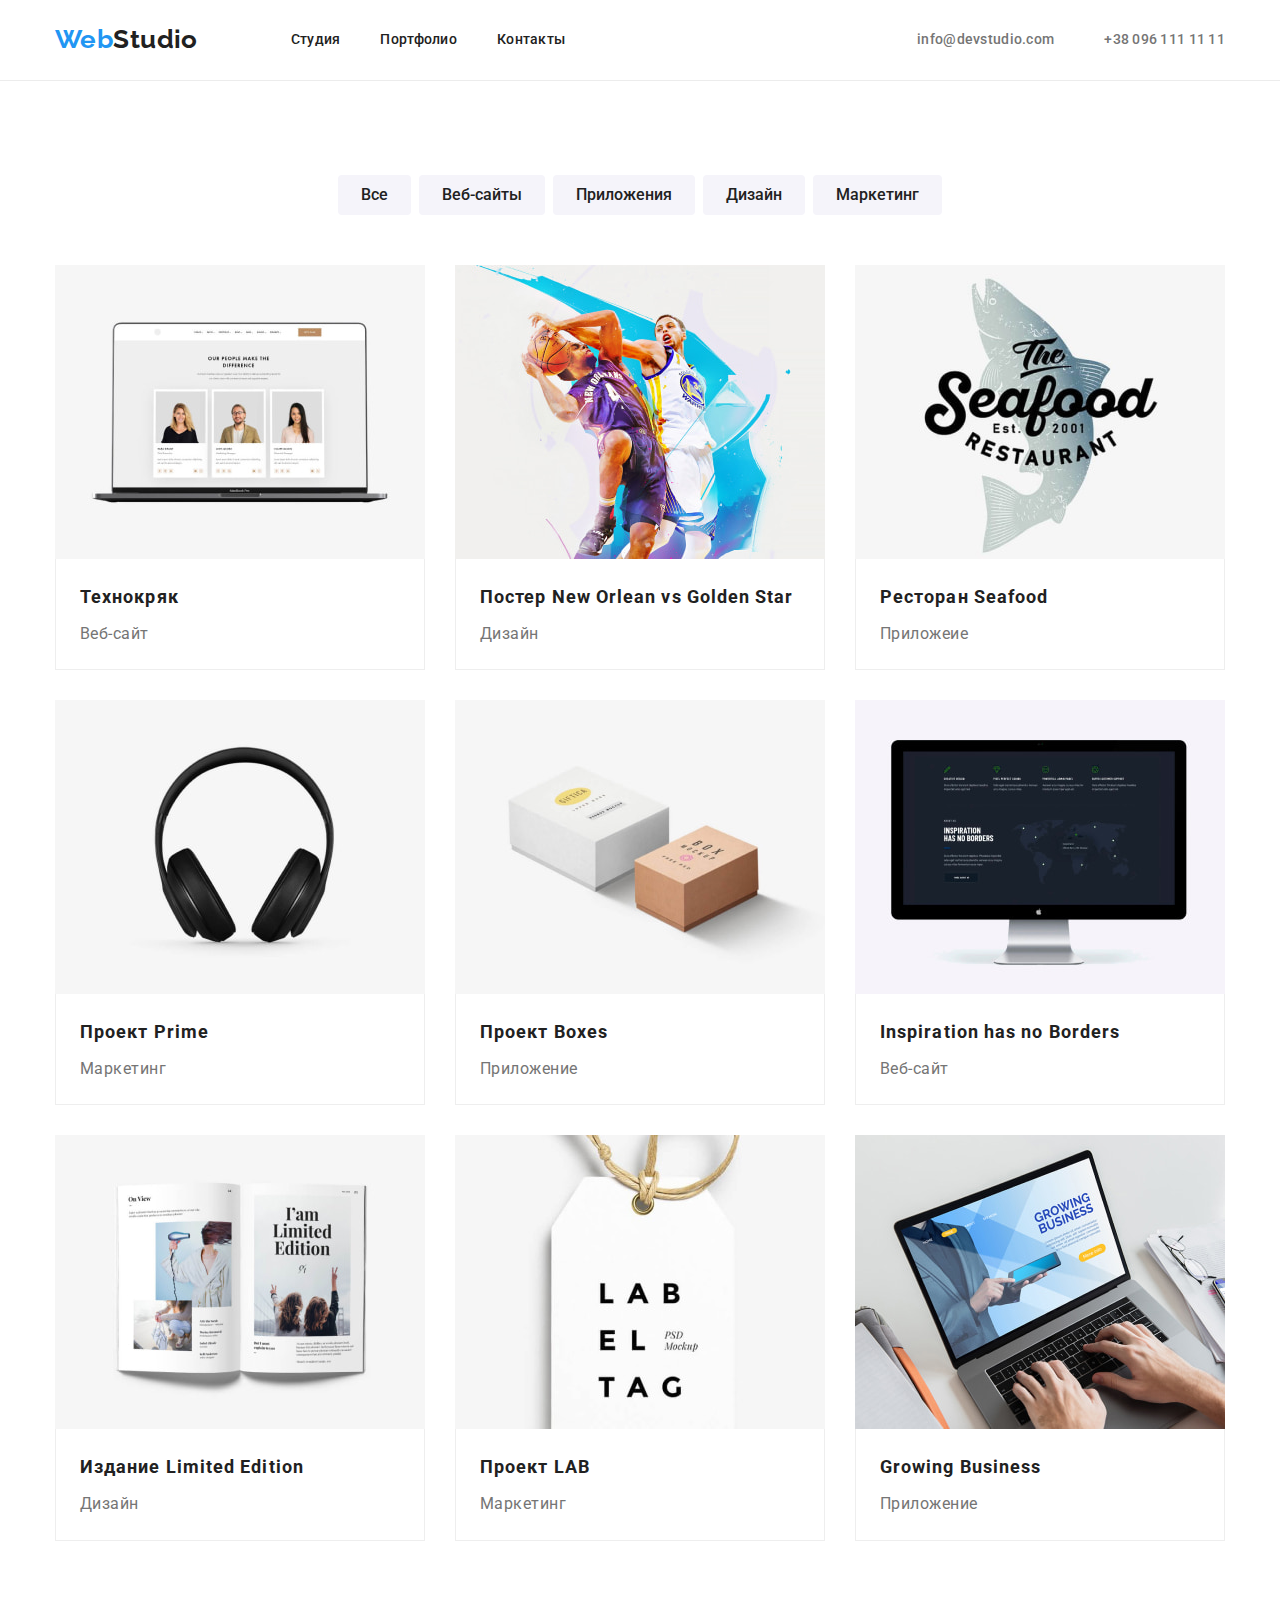
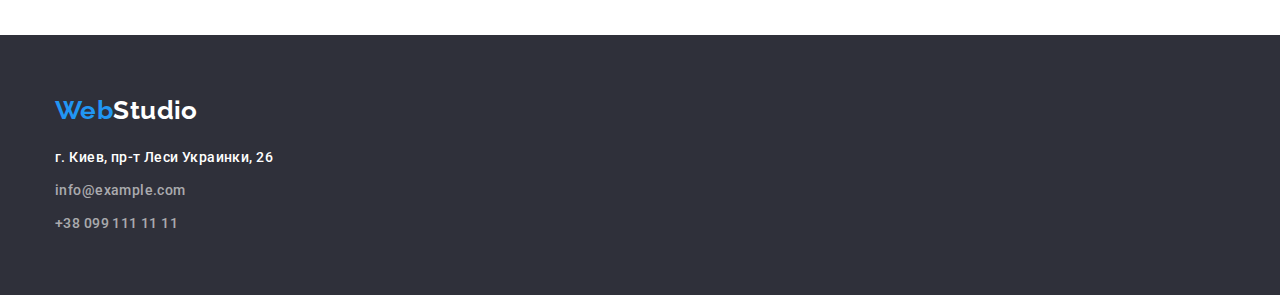
==== commit 5ff42ff1: "Готово" ====
--- a/portfolio.html
+++ b/portfolio.html
@@ -20,7 +20,7 @@
             <a href="index.html" lang="en" class="logo">Web<span class="logo-black">Studio</span></a>
 
 
-            <ul class="site-nav list">
+            <ul class="site-nav">
                 <li class="item"><a class="link" href="index.html">Студия</a></li>
                 <li class="item"><a class="link" href="portfolio.html">Портфолио</a></li>
                 <li class="item"><a class="link" href="">Контакты</a></li>
@@ -31,7 +31,7 @@
 
 
 
-        <ul class="contacts-nav list">
+        <ul class="contacts-nav">
             <li class="item">
                 <a class="contacts" href="mailto:info@devstudio.com">info@devstudio.com</a>
             </li>
@@ -44,12 +44,12 @@
 </header>
 
     <main>
-        <section class="hero-port section">
+        <section class="section">
 <div class="container">
 <h1 class="visually-hidden">
     Наши работы
 </h1>
-<ul class="port-list list">
+<ul class="port-list">
     <li class="port-item"><button class="holder" type="button">Все</button></li>
     <li class="port-item"><button class="holder" type="button">Веб-сайты</button></li>
     <li class="port-item"><button class="holder" type="button">Приложения</button></li>
@@ -58,66 +58,85 @@
 </ul>
 
 
-<ul class="port-products list">
+<ul class="port-products">
     <li class="products-item">
         <img src="./images/portfolio/tehno.jpg" alt="изображение сотрудников компании" width="370" height="294">
+        <div class="products-container">
         <h2 class="caption">Технокряк</h3>
             <p class="caption-text">Веб-сайт</p>
+            </div>
     </li>
     <li class="products-item">
         <img src="./images/portfolio/poster.jpg" alt="постер игры в баскетбол" width="370" height="294">
+        <div class="products-container">
         <h2 class="caption">Постер New Orlean vs Golden Star</h3>
             <p class="caption-text">Дизайн</p>
+            </div>
     </li>
     <li class="products-item">
         <img src="./images/portfolio/restoran.jpg" alt="логотип ресторана" width="370" height="294">
+        <div class="products-container">
         <h2 class="caption">Ресторан Seafood</h3>
             <p class="caption-text">Приложеие</p>
+            </div>
     </li>
     <li class="products-item">
         <img src="./images/portfolio/projectp.jpg" alt="Картинка компьтерных наушников" width="370" height="294">
+        <div class="products-container">
         <h2 class="caption">Проект Prime</h3>
             <p class="caption-text">Маркетинг</p>
+            </div>
     </li>
     <li class="products-item">
         <img src="./images/portfolio/projectb.jpg" alt="две небольшие коробки" width="370" height="294">
+        <div class="products-container">
         <h2 class="caption">Проект Boxes</h3>
             <p class="caption-text">Приложение</p>
+            </div>
     </li>
     <li class="products-item">
         <img src="./images/portfolio/inspiration.jpg" alt="на мониторе изображен сайт" width="370" height="294">
+        <div class="products-container">
         <h2 class="caption">Inspiration has no Borders</h3>
             <p class="caption-text">Веб-сайт</p>
+            </div>
     </li>
     <li class="products-item">
         <img src="./images/portfolio/izdaniel.jpg" alt="журнал ограниченным тиражом" width="370" height="294">
+        <div class="products-container">
         <h2 class="caption">Издание Limited Edition</h3>
             <p class="caption-text">Дизайн</p>
+            </div>
     </li>
     <li class="products-item">
         <img src="./images/portfolio/projectl.jpg" alt="ярлык" width="370" height="294">
+        <div class="products-container">
         <h2 class="caption">Проект LAB</h3>
             <p class="caption-text">Маркетинг</p>
+            </div>
     </li>
     <li class="products-item">
         <img src="./images/portfolio/groving.jpg" alt="бизнес сайт" width="370" height="294">
+        <div class="products-container">
         <h2 class="caption">Growing Business</h3>
             <p class="caption-text">Приложение</p>
+            </div>
     </li>
 </ul>
+</div>
 </section>
 
-</div>
+
 
     </main>
 
-<footer class="basement section-basement">
+<footer class="basement">
 
     <div class="container">
         <a href="index.html" lang="en" class="logo-basement">Web<span class="logo-white">Studio</span></a>
 
         <address basement-contacts>
-            <ul class="list">
+            <ul>
                 <li class="basement-item"><a class="link adress" href="https://goo.gl/maps/S1K2Xz3BkquAbChR9">г. Киев,
                         пр-т Леси Украинки, 26</a>
                 </li>
--- a/css/styles.css
+++ b/css/styles.css
@@ -15,7 +15,7 @@
 }
 
 /* Утилиты */
-.list {
+ul {
   padding-left: 0;
   margin-top: 0;
   margin-bottom: 0;
@@ -49,6 +49,12 @@
   margin-left: auto;
   margin-right: auto;
 }
+img {
+  display: block;
+  max-width: 100%;
+  height: auto;
+}
+
 /* Хеадер */
 .site-nav {
   display: flex;
@@ -83,7 +89,7 @@
 }
 .header {
   border-bottom: 1px solid #ececec;
-  justify-content: center;
+  background-color: var(--white-color);
 }
 .container-nav {
   display: flex;
@@ -131,20 +137,17 @@
 .contacts:focus {
   color: var(--blue-color);
 }
-.header {
-  display: flex;
-  align-items: center;
-  background-color: var(--white-color);
-}
 
 /* Герой */
 .hero {
-  text-align: center;
+  background-color: #2f303a;
+  text-align: center;
+  padding-top: 200px;
+  padding-bottom: 200px;
 }
 
 .hero-title {
   color: var(--white-color);
-  background-color: #2f303a;
   font-weight: 900;
   font-size: 44px;
   line-height: 1.36;
@@ -188,6 +191,10 @@
   margin-right: 30px;
 }
 /* Галерея */
+.gallery {
+  padding-top: 0;
+}
+
 .gallery-title {
   margin-bottom: 50px;
   color: var(--primary-color);
@@ -209,12 +216,12 @@
   background-color: #f5f4fa;
 }
 .team-name {
-  padding-top: 30px;
+  margin-bottom: 10px;
+  /* padding-top: 30px;
   padding-bottom: 10px;
   padding-right: 59px;
-  padding-left: 59px;
-  text-align: center;
-  margin-bottom: 0;
+  padding-left: 59px; */
+  text-align: center;
 
   color: var(--primary-color);
   font-weight: 500;
@@ -223,7 +230,7 @@
   line-height: 1.2;
 }
 .team-text {
-  padding-bottom: 30px;
+  /* padding-bottom: 30px; */
   text-align: center;
 
   color: var(--secondary-color);
@@ -254,18 +261,21 @@
 .team-main:not(:last-child) {
   margin-right: 30px;
 }
+.team-container {
+  padding-top: 30px;
+  padding-bottom: 30px;
+}
 
 /* Подвал */
 .basement {
   background-color: #2f303a;
+  padding-top: 60px;
+  padding-bottom: 60px;
 }
 .basement-item:not(:last-child) {
   margin-bottom: 9px;
 }
-.section-basement {
-  padding-top: 60px;
-  padding-bottom: 60px;
-}
+
 .logo-basement {
   margin-bottom: 20px;
   display: block;
@@ -296,13 +306,12 @@
 .port-list {
   display: flex;
   justify-content: center;
+  margin-bottom: 50px;
 }
 .port-item:not(:last-child) {
   margin-right: 8px;
 }
-.port-item {
-  margin-bottom: 50px;
-}
+
 .port-products {
   display: flex;
   flex-wrap: wrap;
@@ -310,15 +319,18 @@
 }
 .products-item {
   background: #ffffff;
-  /* border: 1px solid #eeeeee; */
-}
-
-.caption {
-  padding-top: 20px;
-  padding-bottom: 4px;
+}
+.products-container {
   padding-left: 24px;
   padding-right: 24px;
-  margin-bottom: 0;
+  padding-top: 20px;
+  padding-bottom: 20px;
+  border-left: 1px solid #eeeeee;
+  border-right: 1px solid #eeeeee;
+  border-bottom: 1px solid #eeeeee;
+}
+.caption {
+  margin-bottom: 4px;
 
   color: var(--primary-color);
   font-weight: 700;
@@ -327,9 +339,6 @@
   letter-spacing: 0.06em;
 }
 .caption-text {
-  padding-bottom: 20px;
-  padding-left: 24px;
-  padding-right: 24px;
   color: var(--secondary-color);
   font-size: 16px;
   letter-spacing: 0.03em;
@@ -339,6 +348,8 @@
 .holder:focus {
   color: var(--white-color);
   background-color: var(--blue-color);
+  box-shadow: 0px 3px 1px rgba(0, 0, 0, 0.1), 0px 1px 2px rgba(0, 0, 0, 0.08),
+    0px 2px 2px rgba(0, 0, 0, 0.12);
 }
 .holder {
   padding-top: 6px;
@@ -347,8 +358,6 @@
   padding-right: 22px;
   border: 1px solid transparent;
 
-  box-shadow: 0px 3px 1px rgba(0, 0, 0, 0.1), 0px 1px 2px rgba(0, 0, 0, 0.08),
-    0px 2px 2px rgba(0, 0, 0, 0.12);
   border-radius: 4px;
 
   color: var(--primary-color);
